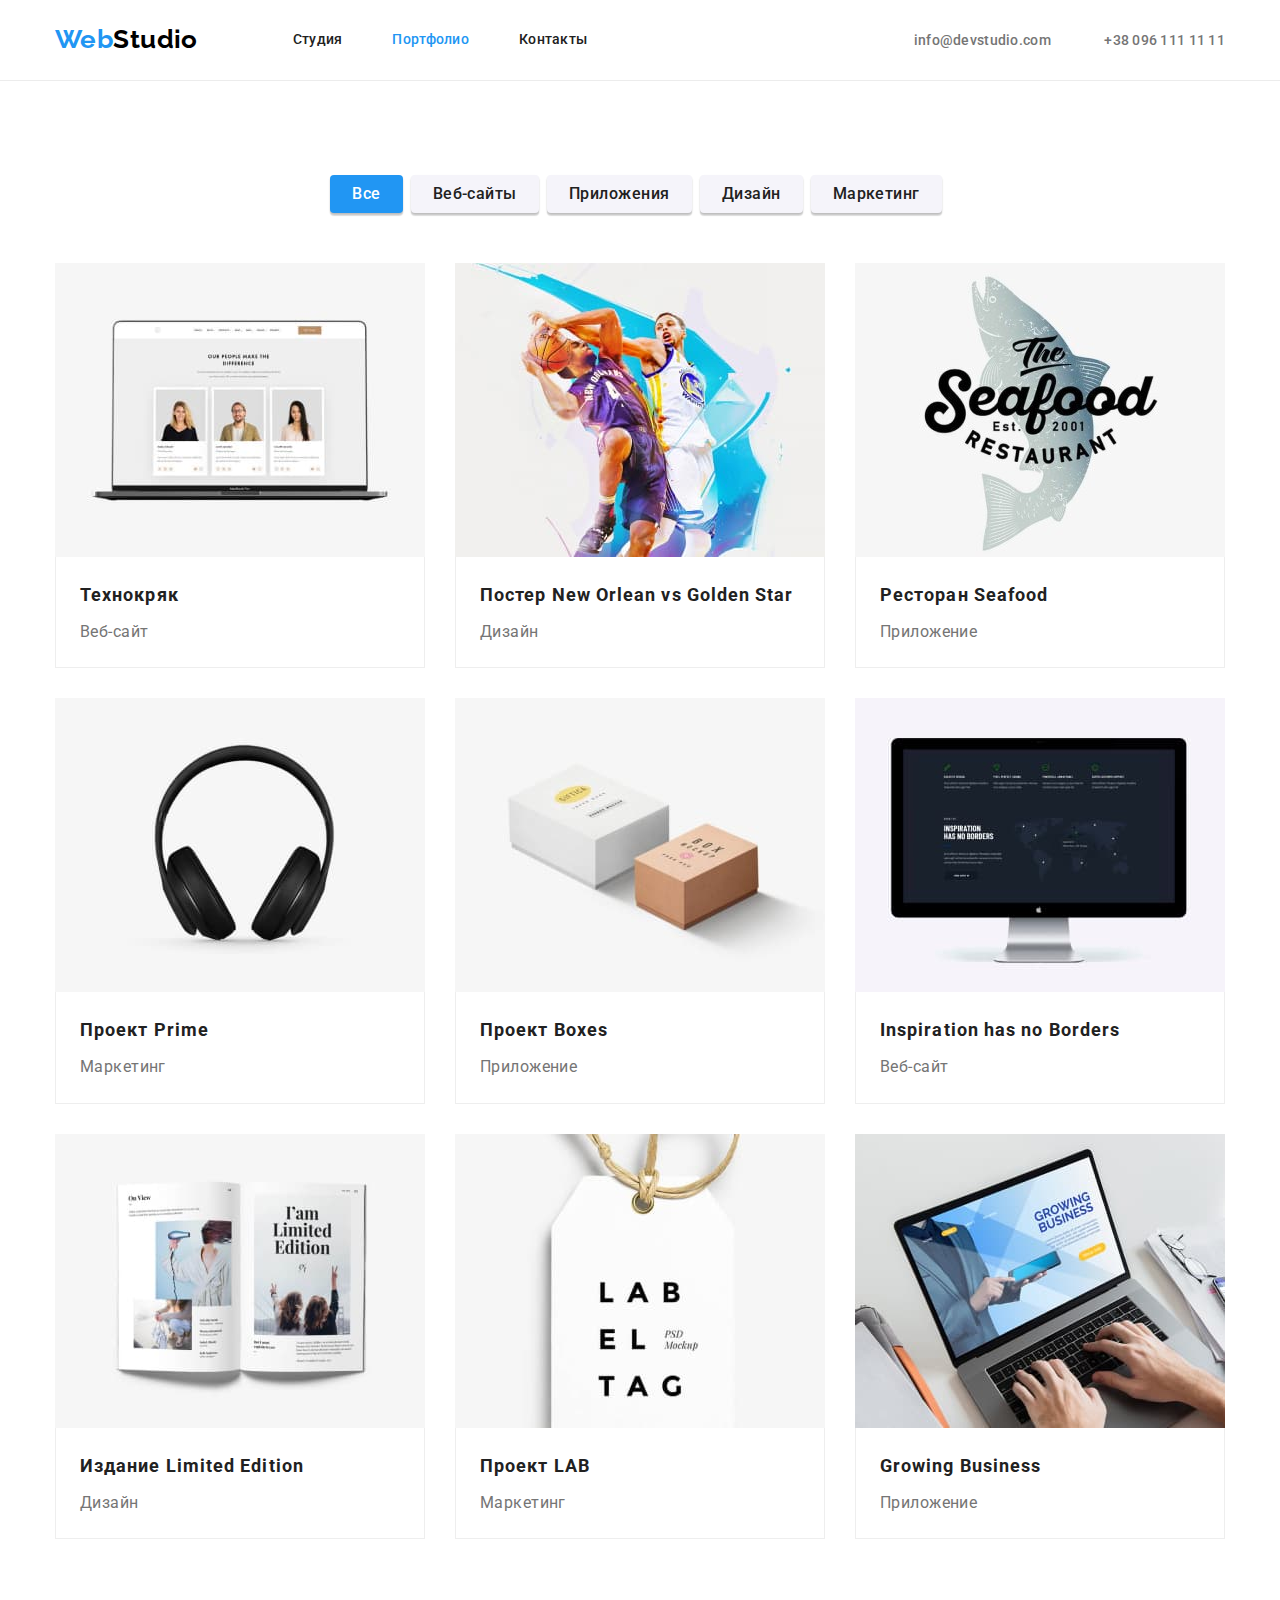
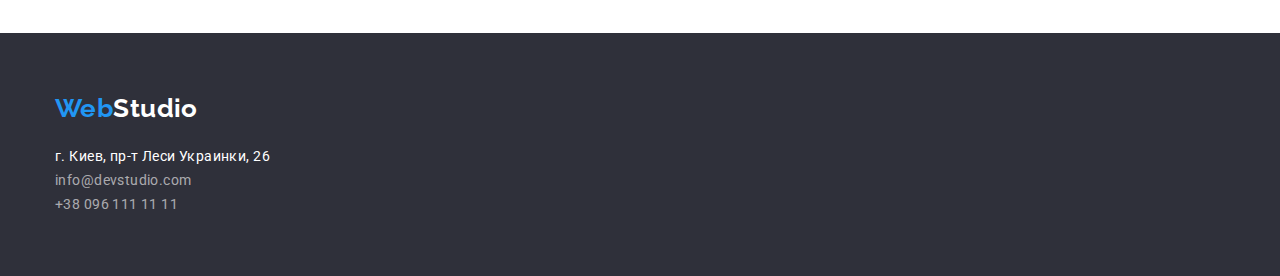
==== portfolio.html @ 4910578c "clone" ====
<!DOCTYPE html>
<html lang="ru">
<head>
    <meta charset="UTF-8">
    <meta http-equiv="X-UA-Compatible" content="IE=edge">
    <meta name="viewport" content="width=device-width, initial-scale=1.0">
    <title>Портфолио</title>
    <link rel="preconnect" href="https://fonts.googleapis.com"> 
<link rel="preconnect" href="https://fonts.gstatic.com" crossorigin> 
<link href="https://fonts.googleapis.com/css2?family=Oleo+Script&family=Raleway:wght@700&family=Roboto:wght@400;500;700;900&display=swap" rel="stylesheet">
<link rel="stylesheet" href="https://cdnjs.cloudflare.com/ajax/libs/modern-normalize/1.1.0/modern-normalize.min.css">

<link rel="stylesheet" href="./css/styles.css">
</head>
<body>
    <!-- шапка сайта -->
    <header 
        class="header">
        <div class="container header-container">
            <nav class="header-navigation">
                <a href="./index.html" class="header-navigation-logo link" lang="eu"> Web<span class="logo-header">Studio</span> </a>
    
                <ul class="header-list list">
                    <li class="header-item"><a class="header-link link" href="./index.html">Студия</a></li>
                    <li class="header-item"><a class="header-link link current-link" href="./portfolio.html">Портфолио</a></li>
                    <li class="header-item"><a class="header-link link" href="">Контакты</a></li>
                </ul>
            </nav>
    
            <div class="header-contact">
            <ul class="header-contacts-list list">
                <li class="header-contacts-item">
                    <a class="header-contacts-link link" href="mailto:info@devstudio.com">info@devstudio.com</a>
                </li>
                <li class="header-contacts-item">
                    <a class="header-contacts-link link" href="tel:+380961111111">+38 096 111 11 11</a>
                </li>
            </ul>
        </div>
        </div>
    </header>
    <!-- блок герой -->
    <main>
        <section class="section">
        <div class="container">
        <ul
        class="filter-list list">        
            <li class="filter-item"><button class="filter-btn current-btn" type="button">Все</button></li>
            <li class="filter-item"><button class="filter-btn" type="button">Веб-сайты</button></li>
            <li class="filter-item"><button class="filter-btn" type="button">Приложения</button></li>
            <li class="filter-item"><button class="filter-btn" type="button">Дизайн</button></li>
            <li class="filter-item"><button class="filter-btn" type="button">Маркетинг</button></li>
        </ul>

        <ul class="flex-list list">
            <li class="flex-item">
                <a href="" class="examples-link link">
                    <img src="./images/images-porfolio/img.jpg" alt="скрин веб-сайта" width="370" height="294">
                    <div class="list-item-text">
                        <h3 class="examples-tittle">Технокряк</h3>
                        <p class="examples-text">Веб-сайт</p>
                    </div>
                </a>
            </li>
            <li class="flex-item">
                <a href="" class="examples-link link">
                    <img src="./images/images-porfolio/img-2.jpg" alt="постер с баскетболистами" width="370" height="294">
                    <div class="list-item-text">
                        <h3 class="examples-tittle">Постер New Orlean vs Golden Star</h3>
                        <p class="examples-text">Дизайн</p>
                    </div>
                </a>
            </li>
            <li class="flex-item">
                <a href="" class="examples-link link">
                    <img src="./images/images-porfolio/img-3.jpg" alt="логотип ресторана" width="370" height="294">
                    <div class="list-item-text">
                        <h3 class="examples-tittle">Ресторан Seafood</h3>
                        <p class="examples-text">Приложение</p>
                    </div>
                </a>
            </li>
            <li class="flex-item">
                <a href="" class="examples-link link">
                    <img src="./images/images-porfolio/img-4.jpg" alt="наушники" width="370" height="294">
                    <div class="list-item-text">
                        <h3 class="examples-tittle">Проект Prime</h3>
                        <p class="examples-text">Маркетинг</p>
                    </div>
                </a>
            </li>
            <li  class="flex-item">
                <a href="" class="examples-link link">
                    <img src="./images/images-porfolio/img-5.jpg" alt="два бокса" width="370" height="294">
                    <div class="list-item-text">
                        <h3 class="examples-tittle">Проект Boxes</h3>
                        <p class="examples-text">Приложение</p>
                    </div>
                </a>
            </li>
            <li class="flex-item">
                <a href="" class="examples-link link">
                    <img src="./images/images-porfolio/img-6.jpg" alt="экран mac" width="370" height="294">
                    <div class="list-item-text">
                        <h3 class="examples-tittle" lang="en">Inspiration has no Borders</h3>
                        <p class="examples-text">Веб-сайт</p>
                    </div>
                </a>
            </li>
            <li class="flex-item">
                <a href="" class="examples-link link">
                    <img src="./images/images-porfolio/img-7.jpg" alt="журнал" width="370" height="294">
                    <div class="list-item-text">
                        <h3 class="examples-tittle">Издание <span lang="en">Limited Edition</span></h3>
                        <p class="examples-text">Дизайн</p>
                    </div>
                </a>
            </li>
            <li class="flex-item">
                <a href="" class="examples-link link">
                    <img src="./images/images-porfolio/img-8.jpg" alt="ярлык" width="370" height="294">
                    <div class="list-item-text">
                        <h3 class="examples-tittle">Проект LAB</h3>
                        <p class="examples-text">Маркетинг</p>
                    </div>
                </a>
            </li>
            <li class="flex-item">
                <a href="" class="examples-link link">
                    <img src="./images/images-porfolio/img-9.jpg" alt="лендинг на открытом ноутбуке" width="370" height="294">
                    <div class="list-item-text">
                        <h3 class="examples-tittle">Growing Business</h3>
                        <p class="examples-text">Приложение</p>
                    </div>
                </a>
            </li>
        </ul>
    </div>
        </section>
    </main>
    <!-- подвал сайта -->
    <footer   
        class="footer">
        <div class="container">
            <a href="./index.html" class="footer-navigation-logo link" lang="eu"> Web<span class="logo-footer">Studio</span> </a>
    
            <address class="footer-address">
                <ul class="footer-address-list list">
                    <li class="footer-address-item"><a class="footer-address-map-link link" href=""rel="noopener noreferrer">г. Киев, пр-т Леси Украинки, 26</a></li>
                    <li class="footer-address-item"><a class="footer-address-link link"
                            href="mailto:info@devstudio.com">info@devstudio.com</a></li>
                    <li class="footer-address-item"><a class="footer-address-link link" href="tel:+380961111111">+38 096 111
                            11 11</a></li>
                </ul>
            </address>
        </div>
    </footer>
</body>
</html>
---- css/styles.css ----
:root {
  --primary-title-color: #ffffff;
  --secondaty-title-color: #212121;
  --primary-text-color: #212121;
  --secondaty-text-color: #757575;
  --cursor-text-color: #2196f3;
  --secondary-logo-color: #000000;
  --primary-white-color: #ffffff;
  --footer-background-color: #2f303a;
  --hero-background-color: #2f303a;
  --team-background-color: #f5f4fa;
  --border-line-color: #ececec;
  --card-set-gap: 30px;
  --card-set-item: 3;
}

p,
h1,
h2,
h3,
h4,
h5,
h6 {
  margin: 0;
}

ul {
  margin: 0;
  padding-left: 0;
}

img {
  display: block;
}

body {
  font-size: 14px;
  font-family: "Roboto", sans-serif;
  letter-spacing: 0.03em;
  color: var(--primary-text-color);
  background-color: var(--primary-white-color);
  margin: 0;
  padding: 0;
}

/* списки и подчеркивания */

.link {
  text-decoration: none;
}
.list {
  list-style: none;
}

.container {
  width: 1200px;
  padding-left: 15px;
  padding-right: 15px;
  margin: 0 auto;
}

.section {
  padding: 94px 0;
}

/* лого */

.header-navigation-logo {
  font-family: "Raleway", sans-serif;
  font-style: normal;
  font-weight: bold;
  font-size: 26px;
  line-height: 1.2;
  color: var(--cursor-text-color);
  margin-right: 95px;
}

.footer-navigation-logo {
  font-family: "Raleway", sans-serif;
  font-style: normal;
  font-weight: bold;
  font-size: 26px;
  line-height: 1.2;
  color: var(--cursor-text-color);
  margin-bottom: 20px;
}

.logo-header {
  color: var(--secondary-logo-color);
}

.logo-footer {
  color: var(--primary-white-color);
}

/* --------студия---------- */
/* шапка сайта */

.header-contact {
  display: flex;
  align-items: center;
  margin-left: auto;
}

.header-link {
  display: block;
  padding-top: 32px;
  padding-bottom: 32px;

  font-weight: 500;
  line-height: 1.14;
  letter-spacing: 0.02em;
  color: var(--primary-text-color);
}

.header-link:hover,
.header-link:focus,
.current-link {
  color: var(--cursor-text-color);
}

.header-contacts-link {
  font-weight: 500;
  line-height: 1.14;
  letter-spacing: 0.02em;
  color: var(--secondaty-text-color);
}

.header-contacts-link:hover,
.header-contacts-link:focus {
  color: var(--cursor-text-color);
}

/* .header-container {
  outline: 1px solid red;
}

.header-list li {
  outline: 1px solid red;
} */

.header {
  border-bottom: 1px solid var(--border-line-color);
}

.header-container {
  display: flex;
  align-items: center;
}

.header-navigation {
  display: flex;
  align-items: center;
}

.header-list {
  display: flex;
  align-items: center;
}

.header-contacts-item {
  display: inline-block;
}

.header-contacts-item:not(:last-child) {
  margin-right: 50px;
}

/* .header-item:not(:last-child) {
  margin-right: 50px;
} */

.header-list .header-item + .header-item {
  margin-left: 50px;
}

/* подвал сайта */

.footer {
  background-color: var(--footer-background-color);
  padding-top: 60px;
  padding-bottom: 60px;
}

.footer-address {
  margin-top: 20px;
  font-style: normal;
}

.footer-address-map-link {
  margin-bottom: 9px;

  font-weight: normal;
  line-height: 1.72;
  color: var(--primary-title-color);
}

.footer-address-link {
  margin-bottom: 20px;

  font-weight: normal;
  line-height: 1.72;
  color: rgba(255, 255, 255, 0.6);
}

.footer-address-map-link:hover,
.footer-address-map-link:focus {
  color: var(--cursor-text-color);
}
.footer-address-link:hover,
.footer-address-link:focus {
  color: var(--cursor-text-color);
}

/* главная часть - студия */
/* section hero */

.hero-container {
  padding-top: 200px;
  padding-right: 252px;
  padding-bottom: 200px;
  padding-left: 252px;
}

.hero {
  background-color: var(--hero-background-color);
}

.hero-item {
  margin-bottom: 30px;
  font-weight: 900;
  font-size: 44px;
  line-height: 1.37;
  text-align: center;
  letter-spacing: 0.06em;
  text-transform: uppercase;
  color: var(--primary-title-color);
}

.hero-btn {
  display: block;
  margin-right: auto;
  margin-left: auto;

  font-family: "Roboto", sans-serif;
  font-weight: 700;
  font-size: 16px;
  line-height: 1.87;
  letter-spacing: 0.06em;

  cursor: pointer;

  color: #ffffff;
  background-color: #2196f3;
  border: 0;
  padding: 10px 32px;
  box-shadow: 0px 4px 4px rgba(0, 0, 0, 0.15);
  border-radius: 4px;
}

/* о преимуществах */

.benefits {
  padding-bottom: 47px;
  --card-set-item: 4;
}

.flex-list {
  display: flex;
  flex-wrap: wrap;
  margin-left: calc(var(--card-set-gap) * -1);
  margin-top: calc(var(--card-set-gap) * -1);
}

.flex-item {
  flex-basis: calc(100% / var(--card-set-item) - var(--card-set-gap));
  margin-left: var(--card-set-gap);
  margin-top: var(--card-set-gap);
}

.benefits-title {
  margin-bottom: 10px;

  font-weight: bold;
  line-height: 1.2;
  text-transform: uppercase;
  color: var(--secondaty-title-color);
}

.benefits-text {
  max-width: 270px;

  font-weight: normal;
  font-size: 14px;
  line-height: 1.7;
  letter-spacing: 0.03em;
  color: var(--secondaty-text-color);
}

/* вид деятельности */

.activity {
  padding-top: 47px;
}

.activity-list {
  display: flex;
}

.activity-item {
  margin-right: 30px;
}

.activity-title {
  margin-bottom: 50px;

  font-weight: bold;
  font-size: 36px;
  line-height: 1.2;
  text-align: center;
  color: var(--secondaty-title-color);
}

.activity-img {
  width: 370px;
  height: 294px;
  left: 215px;
  top: 1061px;
}

/* знакомство с командой */

.team {
  background-color: var(--team-background-color);
  --card-set-item: 4;
}

.team-list {
  display: flex;
  margin-right: -30px;
}

.team-item {
  flex-basis: calc(100% / 4 - 30px);
  margin-right: 30px;
  background: #ffffff;
  box-shadow: 0px 1px 3px rgba(0, 0, 0, 0.12), 0px 1px 1px rgba(0, 0, 0, 0.14),
    0px 2px 1px rgba(0, 0, 0, 0.2);
  border-radius: 0px 0px 4px 4px;
}

.team-title-primary {
  margin-bottom: 50px;

  font-weight: bold;
  font-size: 36px;
  line-height: 1.2;
  text-align: center;
}

.team-img {
  margin-bottom: 30px;
}

.name-block {
  padding-bottom: 30px;
}

.team-title {
  text-align: center;
  margin-bottom: 10px;

  font-weight: 500;
  font-size: 16px;
  line-height: 1.2;
  color: var(--secondaty-title-color);
}

.team-text {
  text-align: center;
  font-weight: normal;
  font-size: 16px;
  line-height: 1.9;
  color: var(--secondaty-text-color);
}

/* ----------портфолио---------- */

.filter-btn {
  font-family: "Roboto", sans-serif;
  font-weight: 500;
  font-size: 16px;
  line-height: 1.62;
  letter-spacing: 0.03em;

  cursor: pointer;

  color: #212121;
  background: #f5f4fa;

  border-radius: 4px;
  border: 0;
  padding: 6px 22px;
  box-shadow: 0px 3px 1px rgba(0, 0, 0, 0.1), 0px 1px 2px rgba(0, 0, 0, 0.08),
    0px 2px 2px rgba(0, 0, 0, 0.12);
}

.filter-list {
  display: flex;
  justify-content: center;
  margin-bottom: 50px;
}

.filter-item {
  margin-right: 8px;
}

.filter-btn:hover,
.filter-btn:focus,
.current-btn {
  background-color: var(--cursor-text-color);
  color: var(--primary-white-color);
}

/* .examples-container {
  padding-top: 0;
} */

.examples-tittle {
  font-weight: bold;
  font-size: 18px;
  line-height: 2;
  letter-spacing: 0.06em;
  color: var(--secondaty-title-color);
  margin-bottom: 4px;
}

.examples-text {
  font-weight: normal;
  font-size: 16px;
  line-height: 1.9;
  color: var(--secondaty-text-color);
}

/* .examples-list {
  display: flex;
  flex-wrap: wrap;

  margin-left: calc(-1 * var(--card-set-gap));
  margin-top: calc(-1 * var(--card-set-gap));
}

.examples-list .list-item {
  outline: 1px solid teal;
  flex-basis: calc(100% / 3 - 30px);

  margin-left: var(--card-set-gap);
  margin-top: var(--card-set-gap);
} */

.list-item-text {
  padding: 20px 24px;
  border-left: 1px solid #eeeeee;
  border-right: 1px solid #eeeeee;
  border-bottom: 1px solid #eeeeee;
}
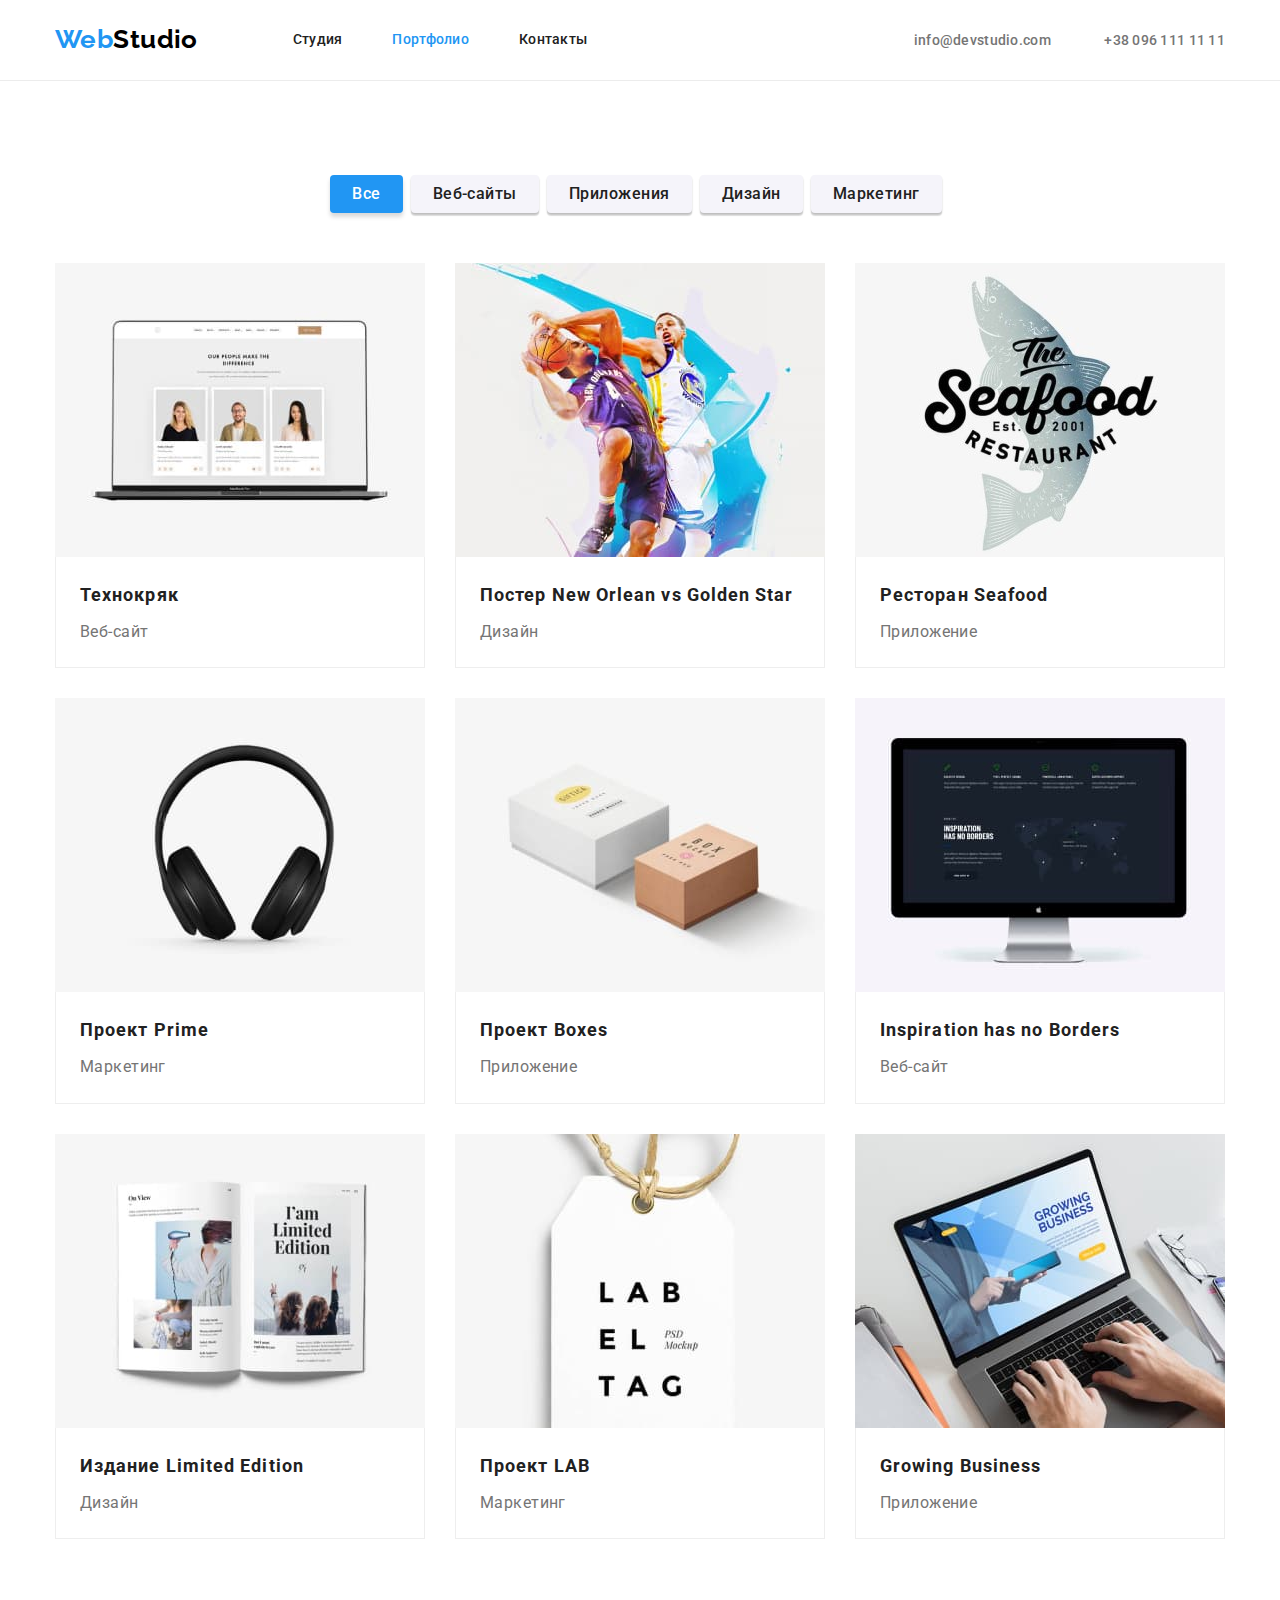
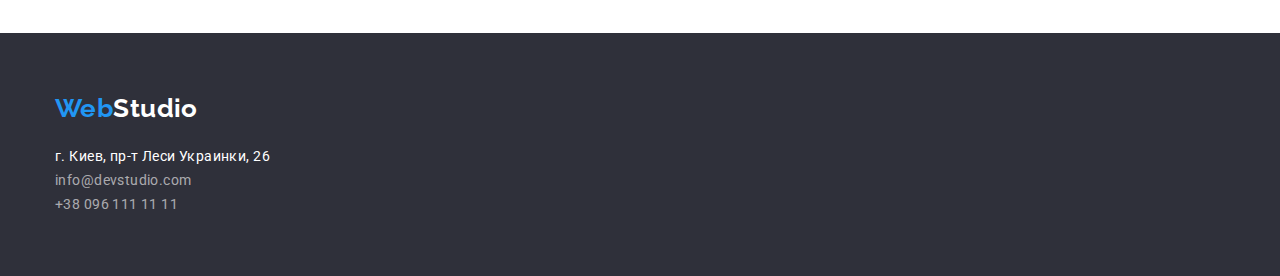
==== commit 19e84b69: "fix" ====
--- a/portfolio.html
+++ b/portfolio.html
@@ -53,7 +53,7 @@
         </ul>
 
         <ul class="flex-list list">
-            <li class="flex-item">
+            <li class="examples flex-item">
                 <a href="" class="examples-link link">
                     <img src="./images/images-porfolio/img.jpg" alt="скрин веб-сайта" width="370" height="294">
                     <div class="list-item-text">
@@ -62,7 +62,7 @@
                     </div>
                 </a>
             </li>
-            <li class="flex-item">
+            <li class="examples flex-item">
                 <a href="" class="examples-link link">
                     <img src="./images/images-porfolio/img-2.jpg" alt="постер с баскетболистами" width="370" height="294">
                     <div class="list-item-text">
@@ -71,7 +71,7 @@
                     </div>
                 </a>
             </li>
-            <li class="flex-item">
+            <li class="examples flex-item">
                 <a href="" class="examples-link link">
                     <img src="./images/images-porfolio/img-3.jpg" alt="логотип ресторана" width="370" height="294">
                     <div class="list-item-text">
@@ -80,7 +80,7 @@
                     </div>
                 </a>
             </li>
-            <li class="flex-item">
+            <li class="examples flex-item">
                 <a href="" class="examples-link link">
                     <img src="./images/images-porfolio/img-4.jpg" alt="наушники" width="370" height="294">
                     <div class="list-item-text">
@@ -89,7 +89,7 @@
                     </div>
                 </a>
             </li>
-            <li  class="flex-item">
+            <li  class="examples flex-item">
                 <a href="" class="examples-link link">
                     <img src="./images/images-porfolio/img-5.jpg" alt="два бокса" width="370" height="294">
                     <div class="list-item-text">
@@ -98,7 +98,7 @@
                     </div>
                 </a>
             </li>
-            <li class="flex-item">
+            <li class="examples flex-item">
                 <a href="" class="examples-link link">
                     <img src="./images/images-porfolio/img-6.jpg" alt="экран mac" width="370" height="294">
                     <div class="list-item-text">
@@ -107,7 +107,7 @@
                     </div>
                 </a>
             </li>
-            <li class="flex-item">
+            <li class="examples flex-item">
                 <a href="" class="examples-link link">
                     <img src="./images/images-porfolio/img-7.jpg" alt="журнал" width="370" height="294">
                     <div class="list-item-text">
@@ -116,7 +116,7 @@
                     </div>
                 </a>
             </li>
-            <li class="flex-item">
+            <li class="examples flex-item">
                 <a href="" class="examples-link link">
                     <img src="./images/images-porfolio/img-8.jpg" alt="ярлык" width="370" height="294">
                     <div class="list-item-text">
@@ -125,7 +125,7 @@
                     </div>
                 </a>
             </li>
-            <li class="flex-item">
+            <li class="examples flex-item">
                 <a href="" class="examples-link link">
                     <img src="./images/images-porfolio/img-9.jpg" alt="лендинг на открытом ноутбуке" width="370" height="294">
                     <div class="list-item-text">
--- a/css/styles.css
+++ b/css/styles.css
@@ -10,6 +10,7 @@
   --hero-background-color: #2f303a;
   --team-background-color: #f5f4fa;
   --border-line-color: #ececec;
+  --icon-color: #afb1b8;
   --card-set-gap: 30px;
   --card-set-item: 3;
 }
@@ -166,6 +167,34 @@
   margin-right: 50px;
 }
 
+.header-contacts-mail-icon {
+  width: 16px;
+  height: 12px;
+  fill: currentColor;
+  margin-right: 10px;
+}
+
+.header-contacts-phone-icon {
+  width: 10px;
+  height: 12px;
+  fill: currentColor;
+  margin-right: 10px;
+}
+
+/* .icon-mail::before {
+  background-image: url(../images/icon-svg/icon-mail-nohover.svg);
+  height: 12px;
+  width: 16px;
+  justify-content: center;
+} */
+
+/* .icon-smartphone::before {
+  background-image: url(../images/icon-svg/icon-smartphone-nohover.svg);
+  width: 10px;
+  height: 16px;
+  justify-content: center;
+} */
+
 /* .header-item:not(:last-child) {
   margin-right: 50px;
 } */
@@ -180,6 +209,12 @@
   background-color: var(--footer-background-color);
   padding-top: 60px;
   padding-bottom: 60px;
+  display: flex;
+}
+
+.footer-container {
+  margin: 0;
+  padding: 0;
 }
 
 .footer-address {
@@ -224,6 +259,19 @@
 
 .hero {
   background-color: var(--hero-background-color);
+  height: 600px;
+  max-width: 1600px;
+  margin-right: auto;
+  margin-left: auto;
+  background-image: linear-gradient(
+      to right,
+      rgba(47, 48, 58, 0.4),
+      rgba(47, 48, 58, 0.4)
+    ),
+    url(../images/hero-img.jpg);
+  background-position: center;
+  background-size: cover;
+  background-repeat: no-repeat;
 }
 
 .hero-item {
@@ -254,11 +302,31 @@
   background-color: #2196f3;
   border: 0;
   padding: 10px 32px;
+  /* box-shadow: 0px 4px 4px rgba(0, 0, 0, 0.15); */
+  border-radius: 4px;
+}
+
+.hero-btn:hover,
+.hero-btn:focus {
   box-shadow: 0px 4px 4px rgba(0, 0, 0, 0.15);
-  border-radius: 4px;
 }
 
 /* о преимуществах */
+
+.benefits-box {
+  width: 270px;
+  height: 120px;
+  background-color: var(--team-background-color);
+  display: flex;
+  align-items: center;
+  justify-content: center;
+  margin-bottom: 30px;
+}
+
+.benefits-icon {
+  width: 70px;
+  height: 70px;
+}
 
 .benefits {
   padding-bottom: 47px;
@@ -376,12 +444,105 @@
   color: var(--secondaty-title-color);
 }
 
+.social-list {
+  display: flex;
+  justify-content: center;
+}
+
+.social-item + .social-item {
+  margin-left: 10px;
+}
+
 .team-text {
   text-align: center;
   font-weight: normal;
   font-size: 16px;
   line-height: 1.9;
   color: var(--secondaty-text-color);
+  margin-bottom: 16px;
+}
+
+.social-item {
+  width: 44px;
+  height: 44px;
+}
+
+.socail-icon {
+  width: 20px;
+  height: 20px;
+  fill: var(--icon-color);
+}
+
+.social-link {
+  width: 100%;
+  height: 100%;
+  border-radius: 50%;
+  background-color: var(--primary-white-color);
+  display: flex;
+  align-items: center;
+  justify-content: center;
+}
+
+.social-link:hover,
+.social-link:focus {
+  background-color: var(--cursor-text-color);
+}
+
+.social-link:hover .socail-icon,
+.social-link:focus {
+  fill: var(--primary-white-color);
+}
+
+.partner-list {
+  display: flex;
+  justify-content: center;
+}
+
+.partner-item + .partner-item {
+  margin-left: 30px;
+}
+
+/* .partner-item */
+.partner-link {
+  display: flex;
+  width: 170px;
+  height: 92px;
+  border: 1px solid #afb1b8;
+  box-sizing: border-box;
+  border-radius: 4px;
+  align-items: center;
+  justify-content: center;
+}
+
+/* постоянные клиенты */
+.partner-title {
+  margin-bottom: 50px;
+  font-weight: bold;
+  font-size: 36px;
+  line-height: 1.2;
+  text-align: center;
+}
+
+.partner-item {
+  display: flex;
+  align-items: center;
+  justify-content: center;
+}
+
+.partner-link {
+  color: var(--icon-color);
+}
+
+.partner-link:hover,
+.partner-link:focus {
+  border: 1px solid var(--cursor-text-color);
+  color: var(--cursor-text-color);
+}
+
+.partner-icon {
+  width: 106px;
+  height: 60px;
+  fill: currentColor;
 }
 
 /* ----------портфолио---------- */
@@ -420,6 +581,7 @@
 .current-btn {
   background-color: var(--cursor-text-color);
   color: var(--primary-white-color);
+  box-shadow: 0px 4px 4px rgba(0, 0, 0, 0.15);
 }
 
 /* .examples-container {
@@ -464,3 +626,9 @@
   border-right: 1px solid #eeeeee;
   border-bottom: 1px solid #eeeeee;
 }
+
+.examples:hover,
+.examples:focus {
+  box-shadow: 0px 1px 1px rgba(0, 0, 0, 0.12), 0px 4px 4px rgba(0, 0, 0, 0.06),
+    1px 4px 6px rgba(0, 0, 0, 0.16);
+}
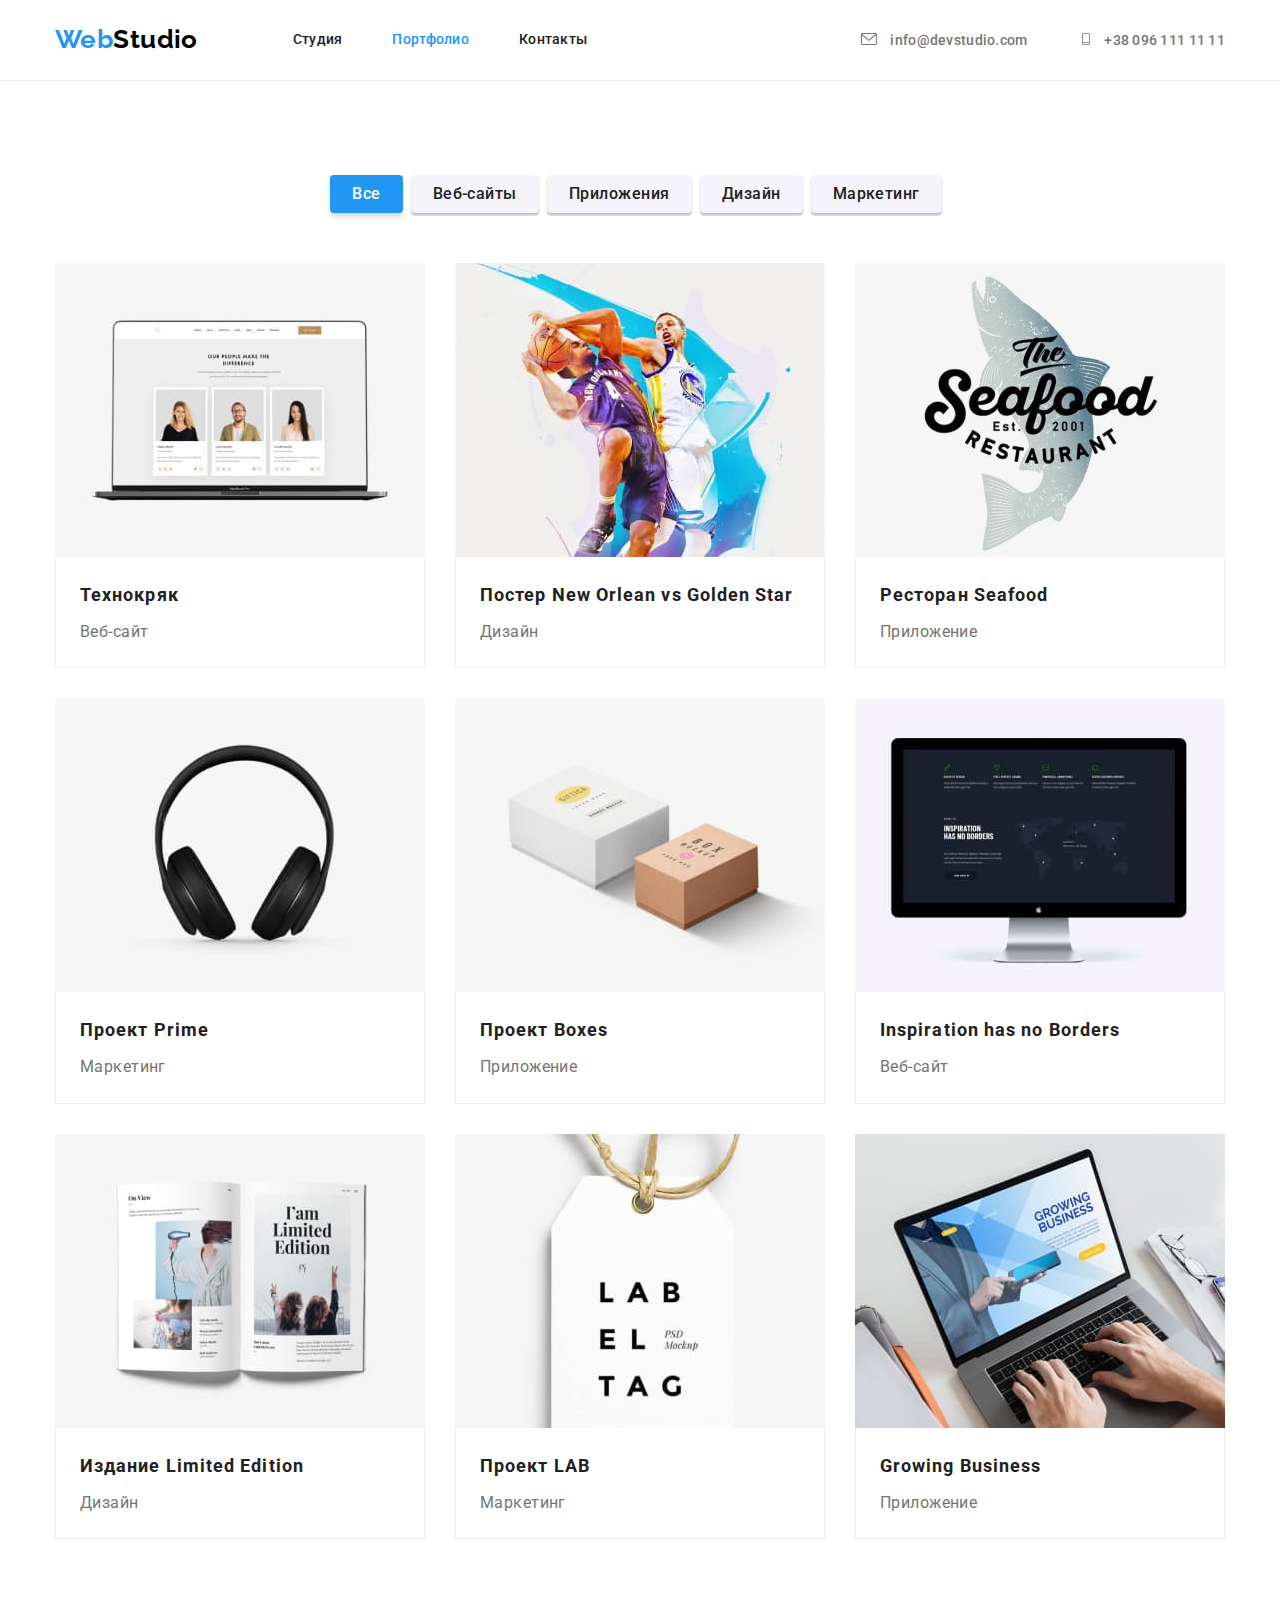
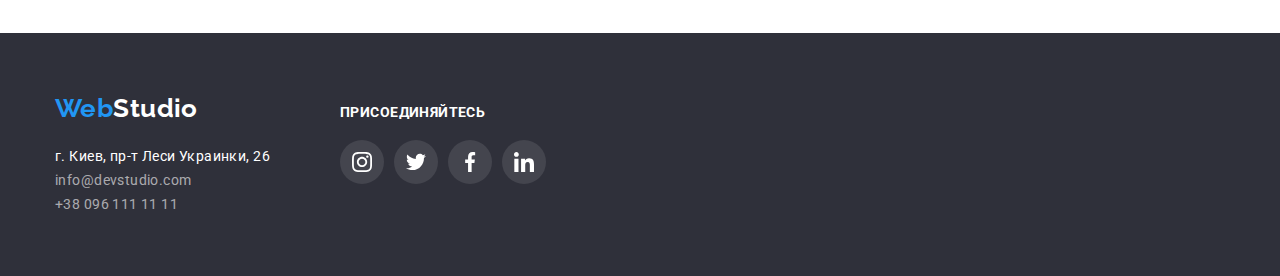
==== commit 95fd0beb: "fix footer" ====
--- a/portfolio.html
+++ b/portfolio.html
@@ -14,11 +14,11 @@
 </head>
 <body>
     <!-- шапка сайта -->
-    <header 
-        class="header">
+    <header class="header">
         <div class="container header-container">
             <nav class="header-navigation">
-                <a href="./index.html" class="header-navigation-logo link" lang="eu"> Web<span class="logo-header">Studio</span> </a>
+                <a href="./index.html" class="header-navigation-logo link" lang="eu"> Web<span
+                        class="logo-header">Studio</span> </a>
     
                 <ul class="header-list list">
                     <li class="header-item"><a class="header-link link" href="./index.html">Студия</a></li>
@@ -28,15 +28,25 @@
             </nav>
     
             <div class="header-contact">
-            <ul class="header-contacts-list list">
-                <li class="header-contacts-item">
-                    <a class="header-contacts-link link" href="mailto:info@devstudio.com">info@devstudio.com</a>
-                </li>
-                <li class="header-contacts-item">
-                    <a class="header-contacts-link link" href="tel:+380961111111">+38 096 111 11 11</a>
-                </li>
-            </ul>
-        </div>
+                <ul class="header-contacts-list list">
+                    <li class="header-contacts-item icon-mail">
+                        <a class="header-contacts-link link" href="mailto:info@devstudio.com"><svg
+                                class="header-contacts-mail-icon">
+                                <use href="./images/icon-svg/sprite.svg#icon-envelope"></use>
+                            </svg>
+                            info@devstudio.com
+                        </a>
+                    </li>
+                    <li class="header-contacts-item icon-smartphone">
+                        <a class="header-contacts-link link" href="tel:+380961111111">
+                            <svg class="header-contacts-phone-icon">
+                                <use href="./images/icon-svg/sprite.svg#icon-smartphone"></use>
+                            </svg>
+                            +38 096 111 11 11
+                        </a>
+                    </li>
+                </ul>
+            </div>
         </div>
     </header>
     <!-- блок герой -->
@@ -139,20 +149,60 @@
         </section>
     </main>
     <!-- подвал сайта -->
-    <footer   
-        class="footer">
+    <footer class="page-footer">
         <div class="container">
-            <a href="./index.html" class="footer-navigation-logo link" lang="eu"> Web<span class="logo-footer">Studio</span> </a>
+            <div class="contacts">
+                <a href="./index.html" class="footer-navigation-logo link" lang="eu"> Web<span
+                        class="logo-footer">Studio</span> </a>
     
-            <address class="footer-address">
-                <ul class="footer-address-list list">
-                    <li class="footer-address-item"><a class="footer-address-map-link link" href=""rel="noopener noreferrer">г. Киев, пр-т Леси Украинки, 26</a></li>
-                    <li class="footer-address-item"><a class="footer-address-link link"
-                            href="mailto:info@devstudio.com">info@devstudio.com</a></li>
-                    <li class="footer-address-item"><a class="footer-address-link link" href="tel:+380961111111">+38 096 111
-                            11 11</a></li>
+                <address class="footer-address">
+                    <ul class="footer-address-list list">
+                        <li class="footer-address-item"><a class="footer-address-map-link link" href=""
+                                rel="noopener noreferrer">г. Киев, пр-т Леси Украинки, 26</a></li>
+                        <li class="footer-address-item"><a class="footer-address-link link"
+                                href="mailto:info@devstudio.com">info@devstudio.com</a></li>
+                        <li class="footer-address-item"><a class="footer-address-link link" href="tel:+380961111111">+38 096
+                                111 11 11</a></li>
+                    </ul>
+                </address>
+            </div>
+            <div class="communication">
+                <h2 class="communication-title">присоединяйтесь</h2>
+                <ul class="social-list-footer list">
+                    <li class="social-item-footer">
+                        <a href="" class="social-link-footer link">
+                            <svg class="socail-icon-footer">
+                                <use href="./images/icon-svg/sprite.svg#icon-instagram">
+                                </use>
+                            </svg>
+                        </a>
+                    </li>
+                    <li class="social-item-footer">
+                        <a href="" class="social-link-footer link">
+                            <svg class="socail-icon-footer">
+                                <use href="./images/icon-svg/sprite.svg#icon-twitter">
+                                </use>
+                            </svg>
+                        </a>
+                    </li>
+                    <li class="social-item-footer">
+                        <a href="" class="social-link-footer link">
+                            <svg class="socail-icon-footer">
+                                <use href="./images/icon-svg/sprite.svg#icon-facebook">
+                                </use>
+                            </svg>
+                        </a>
+                    </li>
+                    <li class="social-item-footer">
+                        <a href="" class="social-link-footer link">
+                            <svg class="socail-icon-footer">
+                                <use href="./images/icon-svg/sprite.svg#icon-linkedin">
+                                </use>
+                            </svg>
+                        </a>
+                    </li>
                 </ul>
-            </address>
+            </div>
         </div>
     </footer>
 </body>
--- a/css/styles.css
+++ b/css/styles.css
@@ -205,17 +205,21 @@
 
 /* подвал сайта */
 
-.footer {
+.page-footer {
   background-color: var(--footer-background-color);
+}
+
+.page-footer .container {
   padding-top: 60px;
   padding-bottom: 60px;
   display: flex;
-}
-
-.footer-container {
+  align-items: baseline;
+}
+
+/* .footer-container {
   margin: 0;
   padding: 0;
-}
+} */
 
 .footer-address {
   margin-top: 20px;
@@ -245,6 +249,61 @@
 .footer-address-link:hover,
 .footer-address-link:focus {
   color: var(--cursor-text-color);
+}
+
+.communication {
+  margin-left: 70px;
+}
+
+.communication-title {
+  font-size: 14px;
+  line-height: 16px;
+  letter-spacing: 0.03em;
+  text-transform: uppercase;
+
+  color: var(--primary-title-color);
+
+  margin-bottom: 20px;
+}
+
+.social-list-footer {
+  display: flex;
+  justify-content: center;
+}
+
+.social-item-footer + .social-item-footer {
+  margin-left: 10px;
+}
+
+.social-item-footer {
+  width: 44px;
+  height: 44px;
+}
+
+.socail-icon-footer {
+  width: 20px;
+  height: 20px;
+  fill: var(--primary-white-color);
+}
+
+.social-link-footer {
+  width: 100%;
+  height: 100%;
+  border-radius: 50%;
+  background-color: rgba(255, 255, 255, 0.1);
+  display: flex;
+  align-items: center;
+  justify-content: center;
+}
+
+.social-link-footer:hover,
+.social-link-footer:focus {
+  background-color: var(--cursor-text-color);
+}
+
+.social-link-footer:hover .socail-icon-footer,
+.social-link-footer:focus {
+  fill: var(--primary-white-color);
 }
 
 /* главная часть - студия */
